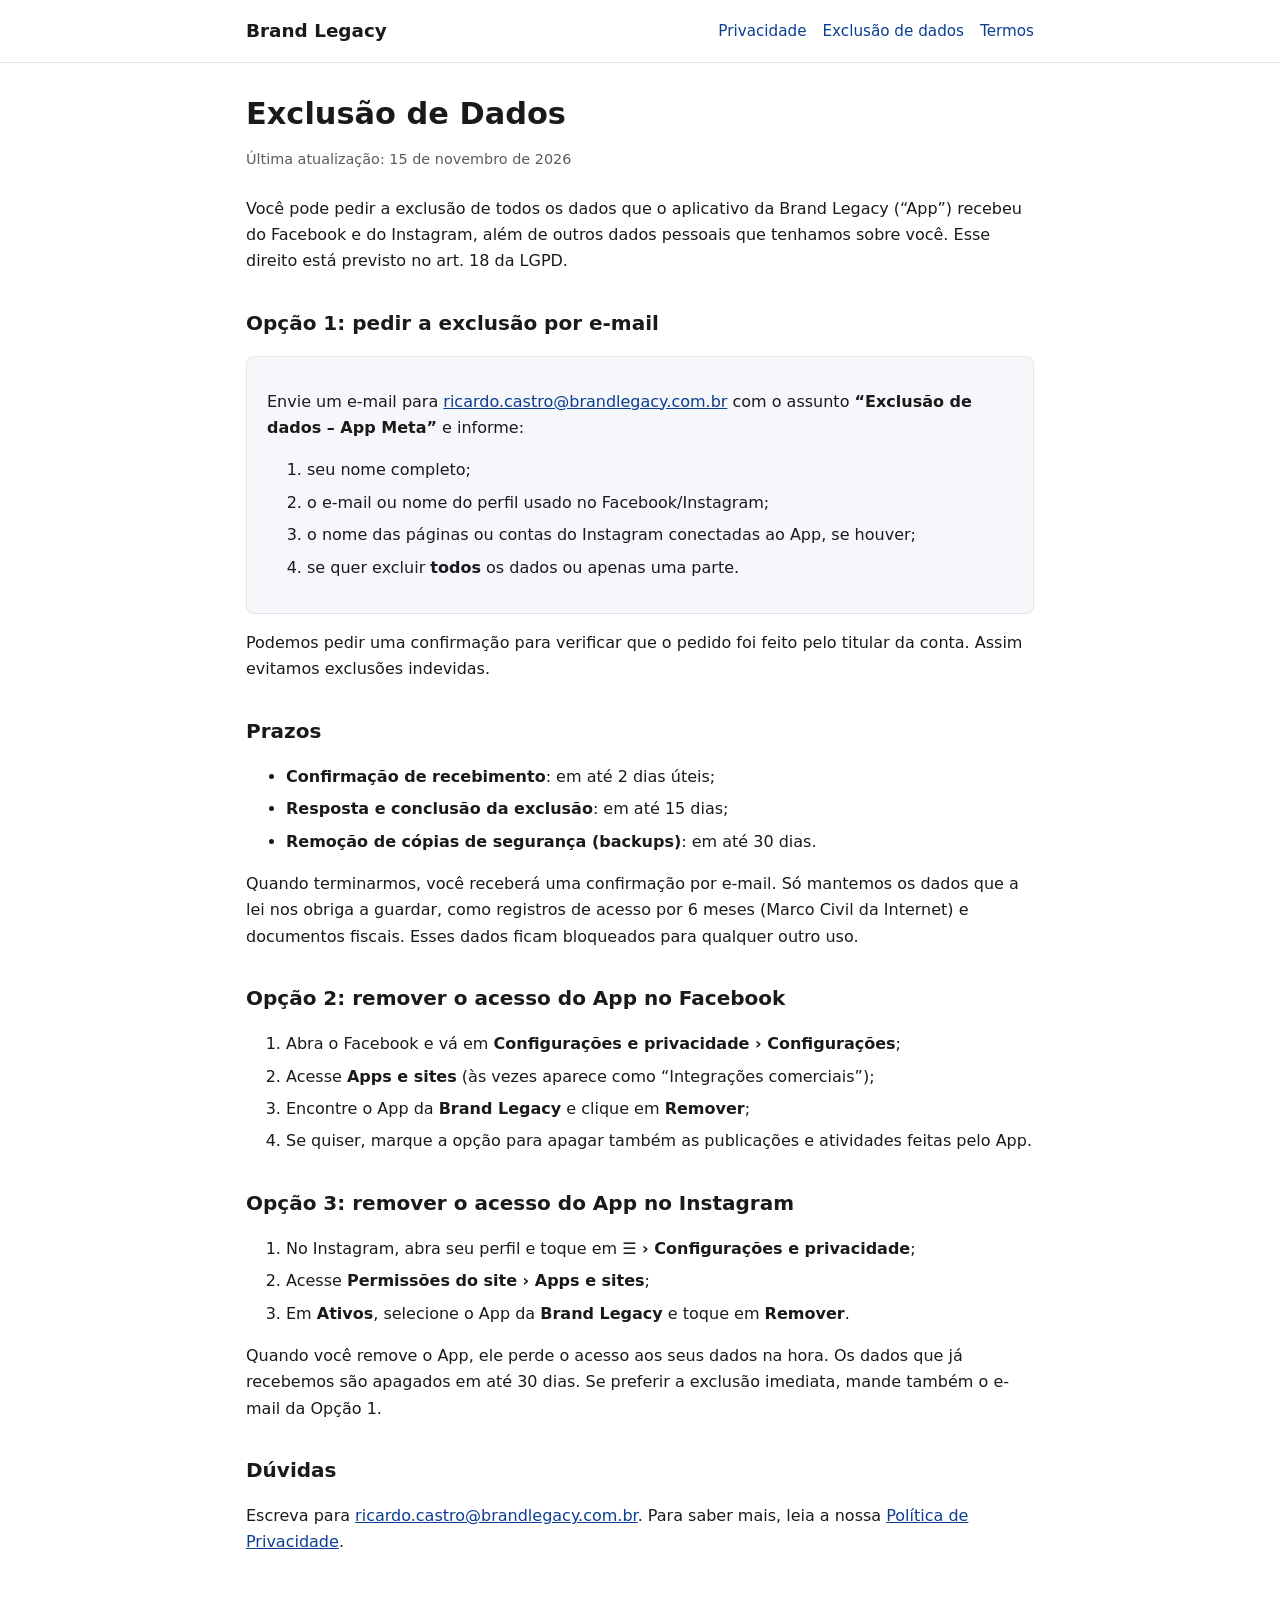
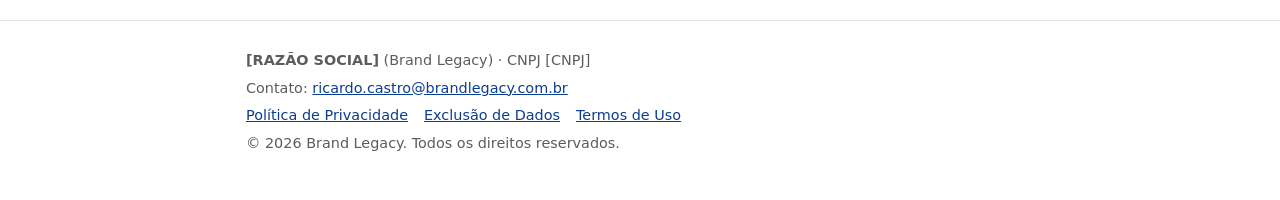
==== exclusao-de-dados/index.html @ 906a35f3 "Páginas legais do App Meta: início, privacidade, exclusão de dados e termos Co-Authored-By: Claude O" ====
<!doctype html>
<html lang="pt-BR">
<head>
<meta charset="utf-8">
<meta name="viewport" content="width=device-width, initial-scale=1">
<title>Exclusão de Dados | Brand Legacy</title>
<meta name="description" content="Instruções para solicitar a exclusão dos seus dados do aplicativo Brand Legacy.">
<meta name="robots" content="index, follow">
<link rel="stylesheet" href="../assets/style.css">
</head>
<body>
<header class="top"><div class="wrap">
<a class="brand" href="../">Brand Legacy</a>
<nav><a href="../politica-de-privacidade/">Privacidade</a><a href="../exclusao-de-dados/">Exclusão de dados</a><a href="../termos-de-uso/">Termos</a></nav>
</div></header>
<main><div class="wrap">
<h1>Exclusão de Dados</h1>
<p class="meta">Última atualização: 15 de novembro de 2026</p>

<p>Você pode pedir a exclusão de todos os dados que o aplicativo da Brand Legacy (“App”) recebeu do Facebook e do Instagram, além de outros dados pessoais que tenhamos sobre você. Esse direito está previsto no art. 18 da LGPD.</p>

<h2>Opção 1: pedir a exclusão por e-mail</h2>
<div class="box">
<p>Envie um e-mail para <a href="mailto:ricardo.castro@brandlegacy.com.br">ricardo.castro@brandlegacy.com.br</a> com o assunto <strong>“Exclusão de dados – App Meta”</strong> e informe:</p>
<ol>
<li>seu nome completo;</li>
<li>o e-mail ou nome do perfil usado no Facebook/Instagram;</li>
<li>o nome das páginas ou contas do Instagram conectadas ao App, se houver;</li>
<li>se quer excluir <strong>todos</strong> os dados ou apenas uma parte.</li>
</ol>
</div>
<p>Podemos pedir uma confirmação para verificar que o pedido foi feito pelo titular da conta. Assim evitamos exclusões indevidas.</p>

<h2>Prazos</h2>
<ul>
<li><strong>Confirmação de recebimento</strong>: em até 2 dias úteis;</li>
<li><strong>Resposta e conclusão da exclusão</strong>: em até 15 dias;</li>
<li><strong>Remoção de cópias de segurança (backups)</strong>: em até 30 dias.</li>
</ul>
<p>Quando terminarmos, você receberá uma confirmação por e-mail. Só mantemos os dados que a lei nos obriga a guardar, como registros de acesso por 6 meses (Marco Civil da Internet) e documentos fiscais. Esses dados ficam bloqueados para qualquer outro uso.</p>

<h2>Opção 2: remover o acesso do App no Facebook</h2>
<ol>
<li>Abra o Facebook e vá em <strong>Configurações e privacidade › Configurações</strong>;</li>
<li>Acesse <strong>Apps e sites</strong> (às vezes aparece como “Integrações comerciais”);</li>
<li>Encontre o App da <strong>Brand Legacy</strong> e clique em <strong>Remover</strong>;</li>
<li>Se quiser, marque a opção para apagar também as publicações e atividades feitas pelo App.</li>
</ol>

<h2>Opção 3: remover o acesso do App no Instagram</h2>
<ol>
<li>No Instagram, abra seu perfil e toque em <strong>☰ › Configurações e privacidade</strong>;</li>
<li>Acesse <strong>Permissões do site › Apps e sites</strong>;</li>
<li>Em <strong>Ativos</strong>, selecione o App da <strong>Brand Legacy</strong> e toque em <strong>Remover</strong>.</li>
</ol>

<p>Quando você remove o App, ele perde o acesso aos seus dados na hora. Os dados que já recebemos são apagados em até 30 dias. Se preferir a exclusão imediata, mande também o e-mail da Opção 1.</p>

<h2>Dúvidas</h2>
<p>Escreva para <a href="mailto:ricardo.castro@brandlegacy.com.br">ricardo.castro@brandlegacy.com.br</a>. Para saber mais, leia a nossa <a href="../politica-de-privacidade/">Política de Privacidade</a>.</p>
</div></main>
<footer><div class="wrap">
<p><strong>[RAZÃO SOCIAL]</strong> (Brand Legacy) · CNPJ [CNPJ]</p>
<p>Contato: <a href="mailto:ricardo.castro@brandlegacy.com.br">ricardo.castro@brandlegacy.com.br</a></p>
<p class="links"><a href="../politica-de-privacidade/">Política de Privacidade</a><a href="../exclusao-de-dados/">Exclusão de Dados</a><a href="../termos-de-uso/">Termos de Uso</a></p>
<p>© 2026 Brand Legacy. Todos os direitos reservados.</p>
</div></footer>
</body>
</html>
---- assets/style.css ----
:root{--bg:#ffffff;--fg:#1a1a1a;--muted:#5c5c5c;--line:#e5e5e5;--accent:#0b3d91;--soft:#f5f7fb}
@media (prefers-color-scheme:dark){:root{--bg:#121212;--fg:#ececec;--muted:#a6a6a6;--line:#2a2a2a;--accent:#7fa8ff;--soft:#1b1d22}}
*{box-sizing:border-box}
html{-webkit-text-size-adjust:100%}
body{margin:0;background:var(--bg);color:var(--fg);font:16px/1.65 system-ui,-apple-system,"Segoe UI",Roboto,Helvetica,Arial,sans-serif}
a{color:var(--accent)}
.wrap{max-width:820px;margin:0 auto;padding:0 16px}
header.top{border-bottom:1px solid var(--line)}
header.top .wrap{display:flex;flex-wrap:wrap;align-items:center;justify-content:space-between;gap:8px;padding-top:16px;padding-bottom:16px}
.brand{font-weight:700;font-size:1.15rem;text-decoration:none;color:var(--fg)}
nav a{margin-left:16px;font-size:.95rem;text-decoration:none}
nav a:first-child{margin-left:0}
main{padding:32px 0 48px}
h1{font-size:1.9rem;line-height:1.25;margin:0 0 8px}
h2{font-size:1.25rem;margin:32px 0 8px}
h3{font-size:1.05rem;margin:20px 0 6px}
.meta{color:var(--muted);font-size:.9rem;margin-bottom:24px}
.box{background:var(--soft);border:1px solid var(--line);border-radius:8px;padding:16px 20px;margin:16px 0}
.cards{display:grid;grid-template-columns:repeat(auto-fit,minmax(220px,1fr));gap:16px;margin-top:24px}
.card{border:1px solid var(--line);border-radius:8px;padding:20px;text-decoration:none;color:var(--fg)}
.card strong{display:block;color:var(--accent);margin-bottom:4px}
ol li,ul li{margin-bottom:6px}
footer{border-top:1px solid var(--line);color:var(--muted);font-size:.9rem;padding:24px 0 40px}
footer p{margin:4px 0}
footer .links a{margin-right:16px;display:inline-block}
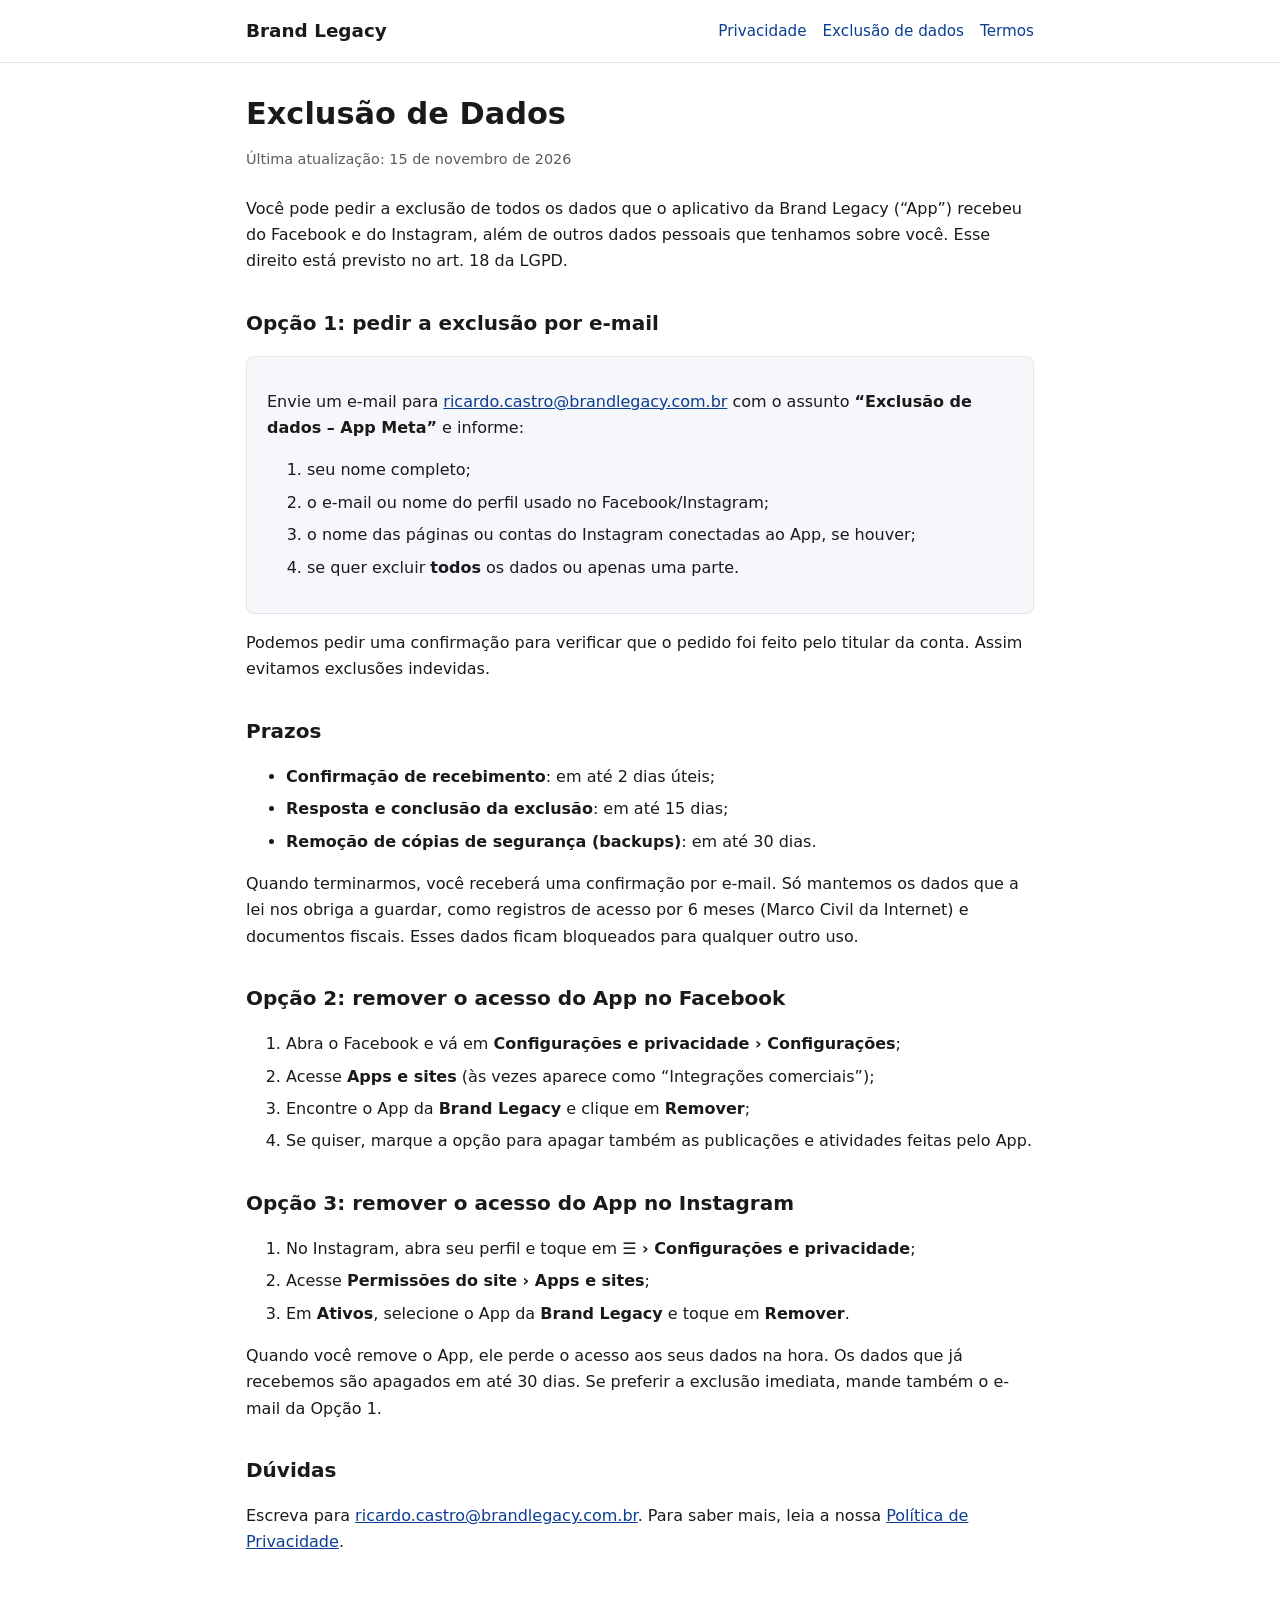
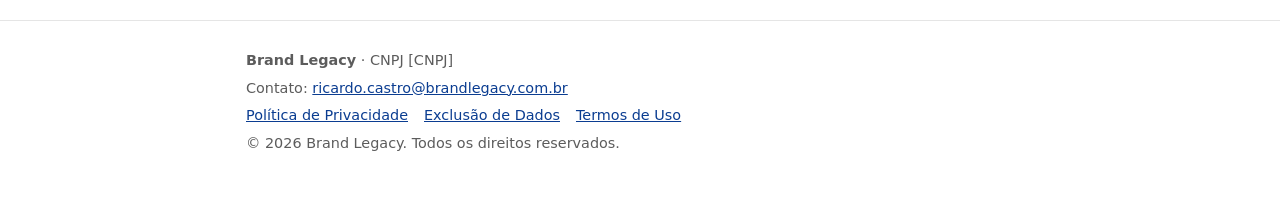
==== commit 0c6f6ada: "Remove razão social e define foro em São Paulo/SP Co-Authored-By: Claude Opus 5.5 <noreply@anthropic" ====
--- a/exclusao-de-dados/index.html
+++ b/exclusao-de-dados/index.html
@@ -60,7 +60,7 @@
 <p>Escreva para <a href="mailto:ricardo.castro@brandlegacy.com.br">ricardo.castro@brandlegacy.com.br</a>. Para saber mais, leia a nossa <a href="../politica-de-privacidade/">Política de Privacidade</a>.</p>
 </div></main>
 <footer><div class="wrap">
-<p><strong>[RAZÃO SOCIAL]</strong> (Brand Legacy) · CNPJ [CNPJ]</p>
+<p><strong>Brand Legacy</strong> · CNPJ [CNPJ]</p>
 <p>Contato: <a href="mailto:ricardo.castro@brandlegacy.com.br">ricardo.castro@brandlegacy.com.br</a></p>
 <p class="links"><a href="../politica-de-privacidade/">Política de Privacidade</a><a href="../exclusao-de-dados/">Exclusão de Dados</a><a href="../termos-de-uso/">Termos de Uso</a></p>
 <p>© 2026 Brand Legacy. Todos os direitos reservados.</p>
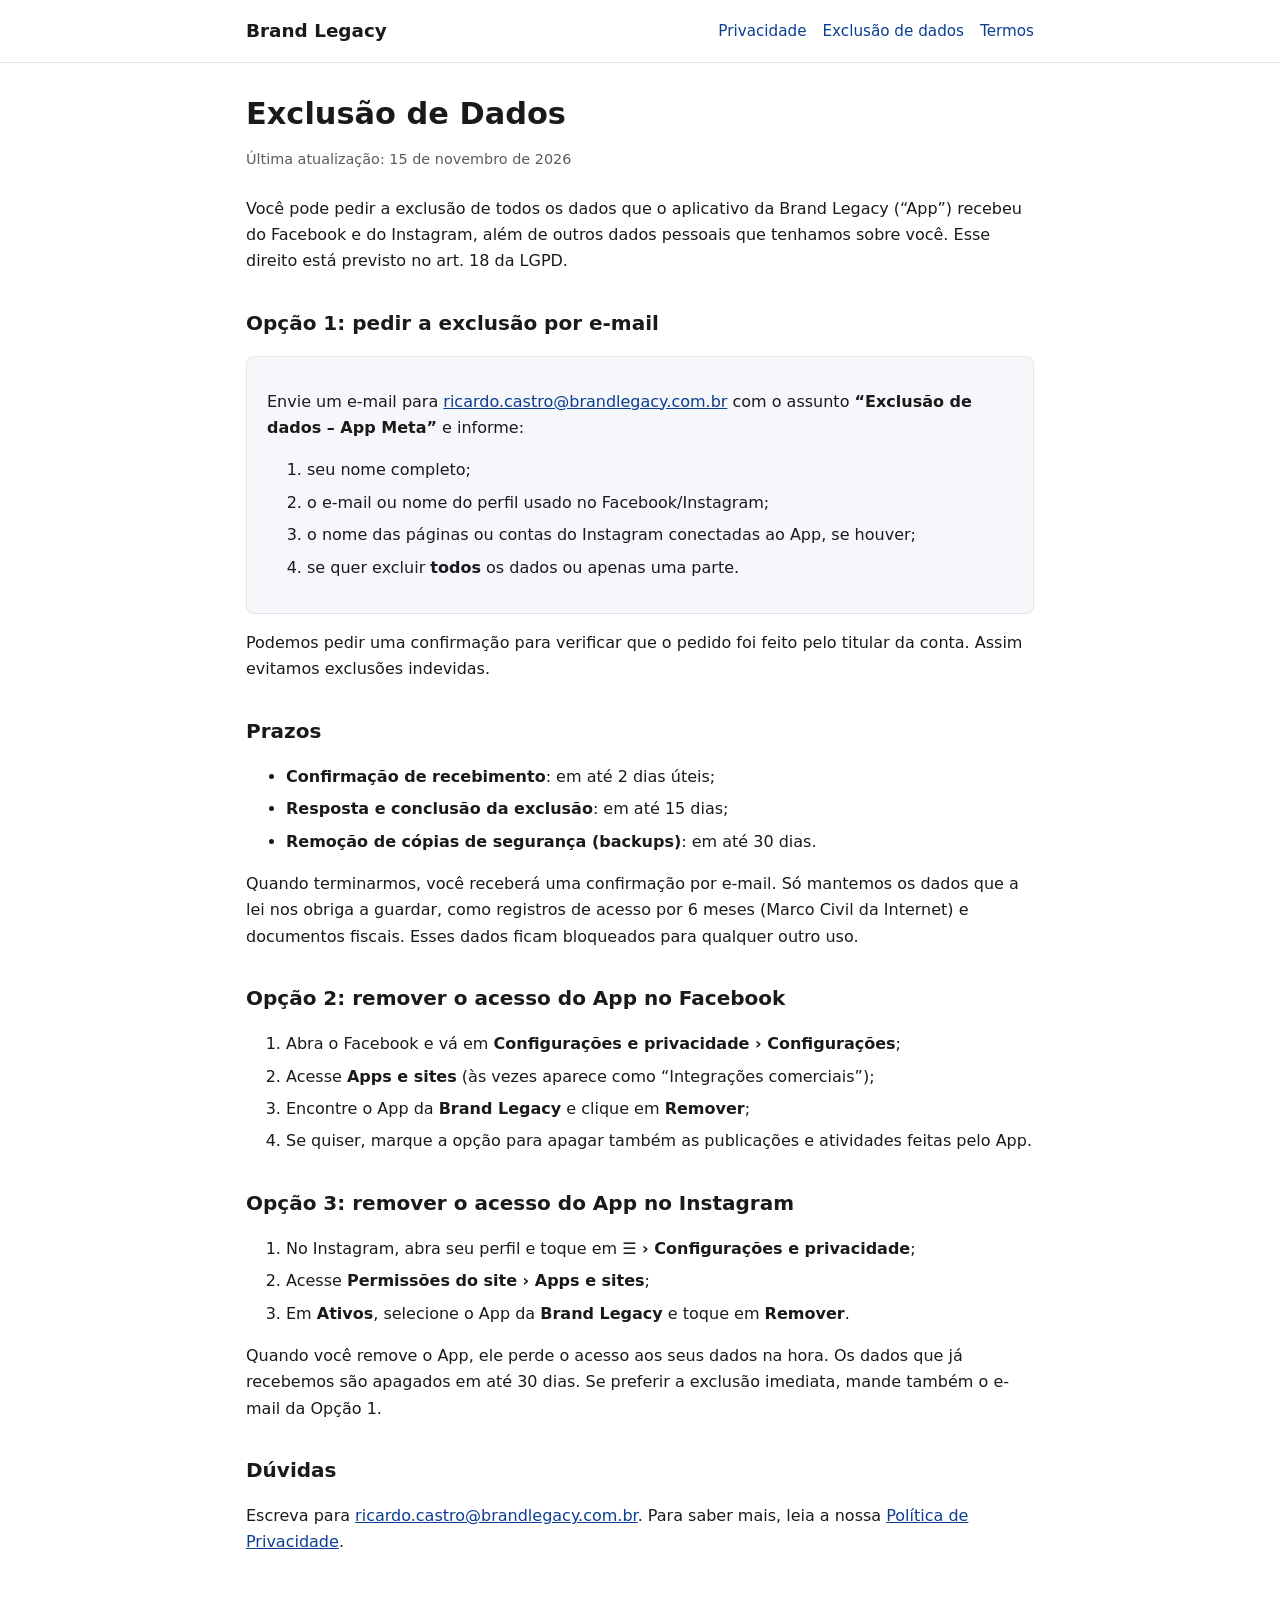
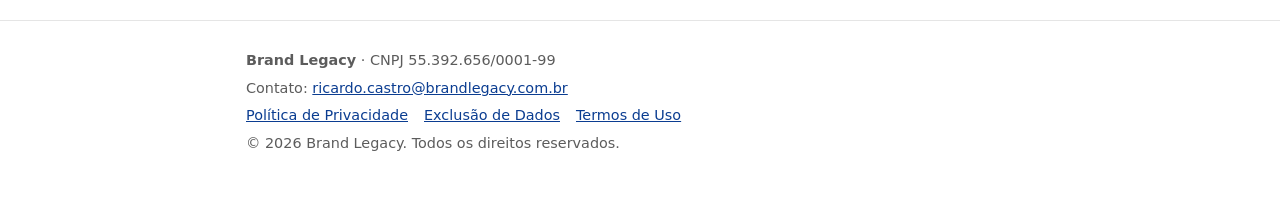
==== commit a72721d8: "Adiciona CNPJ 55.392.656/0001-99 Co-Authored-By: Claude Opus 5.5 <noreply@anthropic.com> Claude-Sess" ====
--- a/exclusao-de-dados/index.html
+++ b/exclusao-de-dados/index.html
@@ -60,7 +60,7 @@
 <p>Escreva para <a href="mailto:ricardo.castro@brandlegacy.com.br">ricardo.castro@brandlegacy.com.br</a>. Para saber mais, leia a nossa <a href="../politica-de-privacidade/">Política de Privacidade</a>.</p>
 </div></main>
 <footer><div class="wrap">
-<p><strong>Brand Legacy</strong> · CNPJ [CNPJ]</p>
+<p><strong>Brand Legacy</strong> · CNPJ 55.392.656/0001-99</p>
 <p>Contato: <a href="mailto:ricardo.castro@brandlegacy.com.br">ricardo.castro@brandlegacy.com.br</a></p>
 <p class="links"><a href="../politica-de-privacidade/">Política de Privacidade</a><a href="../exclusao-de-dados/">Exclusão de Dados</a><a href="../termos-de-uso/">Termos de Uso</a></p>
 <p>© 2026 Brand Legacy. Todos os direitos reservados.</p>
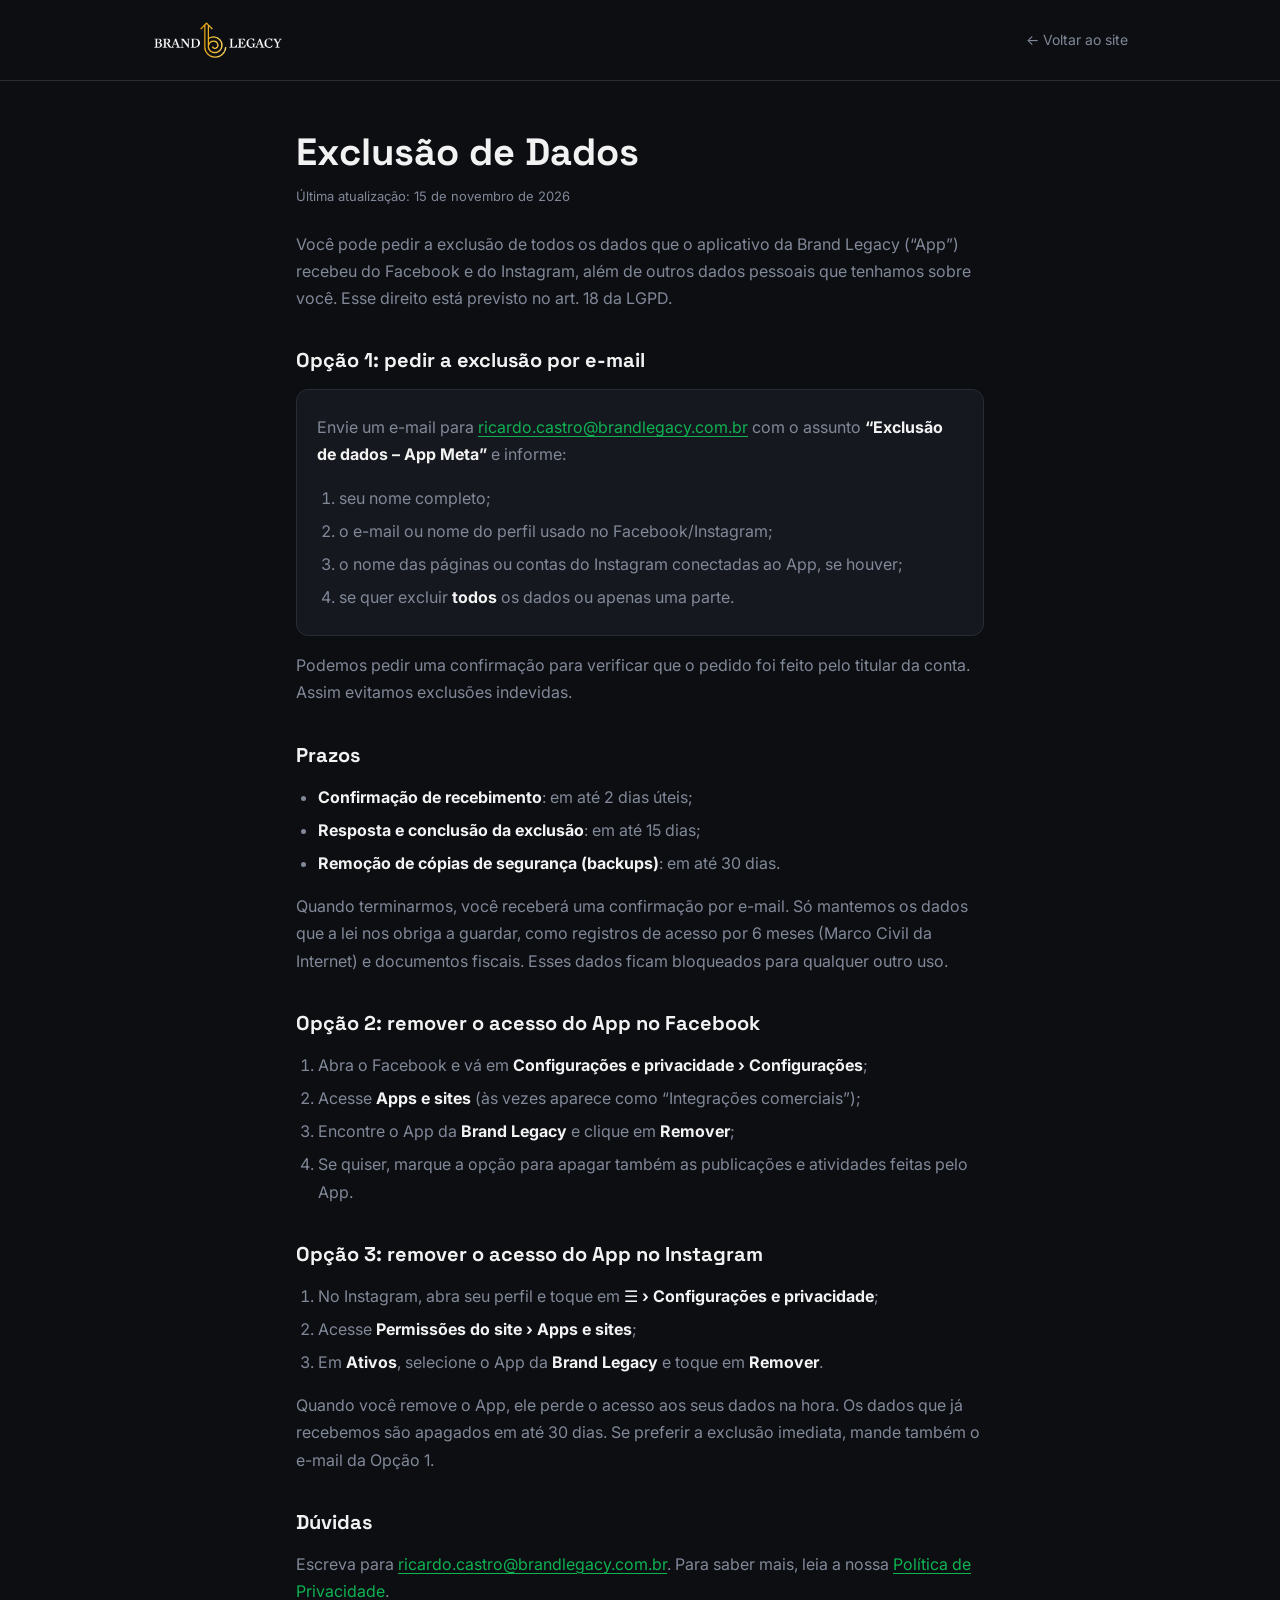
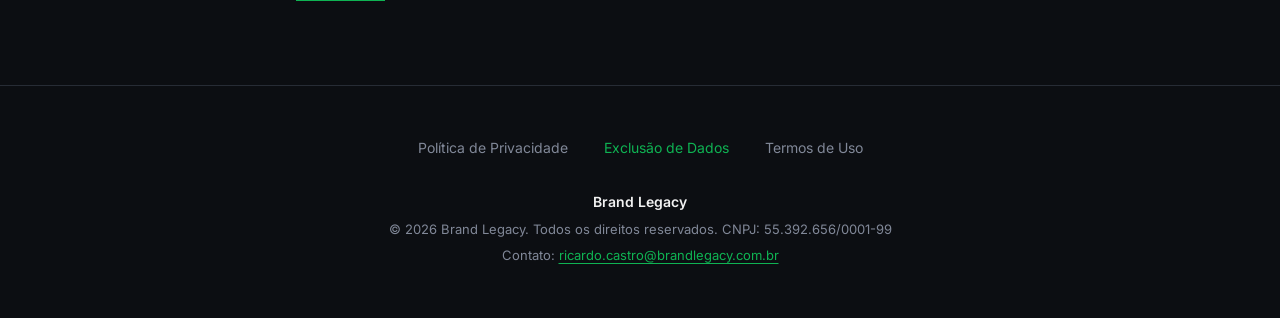
==== commit b4146921: "Rodapé com links para Política, Exclusão de Dados e Termos em páginas separadas Co-Authored-By: Clau" ====
--- a/exclusao-de-dados/index.html
+++ b/exclusao-de-dados/index.html
@@ -2,16 +2,51 @@
 <html lang="pt-BR">
 <head>
 <meta charset="utf-8">
-<meta name="viewport" content="width=device-width, initial-scale=1">
+<meta name="viewport" content="width=device-width, initial-scale=1, viewport-fit=cover">
 <title>Exclusão de Dados | Brand Legacy</title>
-<meta name="description" content="Instruções para solicitar a exclusão dos seus dados do aplicativo Brand Legacy.">
+<meta name="description" content="Como pedir a exclusão dos seus dados e remover o acesso do aplicativo da Brand Legacy.">
 <meta name="robots" content="index, follow">
-<link rel="stylesheet" href="../assets/style.css">
+<meta name="theme-color" content="#0f1a12">
+<link rel="canonical" href="https://appmeta.brandlegacy.com.br/exclusao-de-dados/">
+<link rel="icon" href="/favicon.png" type="image/png" sizes="64x64">
+<link rel="apple-touch-icon" href="/apple-touch-icon.png" sizes="180x180">
+<link rel="preconnect" href="https://fonts.googleapis.com">
+<link rel="preconnect" href="https://fonts.gstatic.com" crossorigin>
+<link rel="stylesheet" href="https://fonts.googleapis.com/css2?family=Inter:wght@400;500;600;700&family=Space+Grotesk:wght@600;700&display=swap">
+<style>*{box-sizing:border-box}
+:root{--bg:220 20% 6%;--fg:0 0% 95%;--card:220 18% 10%;--primary:145 85% 38%;--muted:220 10% 55%;--border:220 15% 18%}
+html{-webkit-text-size-adjust:100%}
+body{margin:0;background:hsl(var(--bg));color:hsl(var(--fg));font:16px/1.7 Inter,system-ui,-apple-system,"Segoe UI",Roboto,Arial,sans-serif}
+a{color:hsl(var(--primary));text-underline-offset:3px}
+.wrap{max-width:720px;margin:0 auto;padding:0 16px}
+header{border-bottom:1px solid hsl(var(--border))}
+header .wrap{max-width:1024px;display:flex;align-items:center;justify-content:space-between;gap:12px;padding:20px 24px}
+header img{height:40px;width:auto;display:block}
+header a.back{color:hsl(var(--muted));font-size:14px;text-decoration:none}
+header a.back:hover{color:hsl(var(--primary))}
+main{padding:48px 0 64px}
+h1,h2,h3{font-family:"Space Grotesk",Inter,system-ui,sans-serif;font-weight:700;line-height:1.25}
+h1{font-size:clamp(28px,5vw,38px);margin:0 0 8px}
+h2{font-size:20px;margin:36px 0 8px}
+h3{font-size:17px;margin:24px 0 6px;font-weight:600}
+p,li{color:hsl(var(--muted))}
+strong,em{color:hsl(var(--fg))}
+ul{list-style:disc;padding-left:22px}ol{list-style:decimal;padding-left:22px}
+li{margin-bottom:6px}
+.meta{font-size:13px;margin:0 0 24px}
+.box{background:hsl(var(--card));border:1px solid hsl(var(--border));border-radius:12px;padding:8px 20px;margin:16px 0}
+footer{border-top:1px solid hsl(var(--border));padding:40px 16px 48px;text-align:center}
+footer ul{list-style:none;padding:0;margin:0 0 20px;display:flex;flex-wrap:wrap;justify-content:center;gap:0 12px}
+footer li{margin:0}
+footer ul a{display:inline-flex;align-items:center;min-height:44px;padding:0 12px;color:hsl(var(--muted));font-size:14px;text-decoration:none}
+footer ul a:hover,footer ul a[aria-current]{color:hsl(var(--primary))}
+footer p{margin:4px auto;max-width:720px;font-size:13px}
+footer .nome{color:hsl(var(--fg));font-weight:600;font-size:14px}</style>
 </head>
 <body>
-<header class="top"><div class="wrap">
-<a class="brand" href="../">Brand Legacy</a>
-<nav><a href="../politica-de-privacidade/">Privacidade</a><a href="../exclusao-de-dados/">Exclusão de dados</a><a href="../termos-de-uso/">Termos</a></nav>
+<header><div class="wrap">
+<a href="/"><img src="/__l5e/assets-v1/e76f8faf-fc93-4d2f-a806-ceb2da7e16ab/logo-brand-legacy.webp" alt="Brand Legacy"></a>
+<a class="back" href="/">← Voltar ao site</a>
 </div></header>
 <main><div class="wrap">
 <h1>Exclusão de Dados</h1>
@@ -59,11 +94,11 @@
 <h2>Dúvidas</h2>
 <p>Escreva para <a href="mailto:ricardo.castro@brandlegacy.com.br">ricardo.castro@brandlegacy.com.br</a>. Para saber mais, leia a nossa <a href="../politica-de-privacidade/">Política de Privacidade</a>.</p>
 </div></main>
-<footer><div class="wrap">
-<p><strong>Brand Legacy</strong> · CNPJ 55.392.656/0001-99</p>
+<footer role="contentinfo">
+<ul><li><a href="/politica-de-privacidade/">Política de Privacidade</a></li><li><a href="/exclusao-de-dados/" aria-current="page">Exclusão de Dados</a></li><li><a href="/termos-de-uso/">Termos de Uso</a></li></ul>
+<p class="nome">Brand Legacy</p>
+<p>© 2026 Brand Legacy. Todos os direitos reservados. CNPJ: 55.392.656/0001-99</p>
 <p>Contato: <a href="mailto:ricardo.castro@brandlegacy.com.br">ricardo.castro@brandlegacy.com.br</a></p>
-<p class="links"><a href="../politica-de-privacidade/">Política de Privacidade</a><a href="../exclusao-de-dados/">Exclusão de Dados</a><a href="../termos-de-uso/">Termos de Uso</a></p>
-<p>© 2026 Brand Legacy. Todos os direitos reservados.</p>
-</div></footer>
+</footer>
 </body>
 </html>
